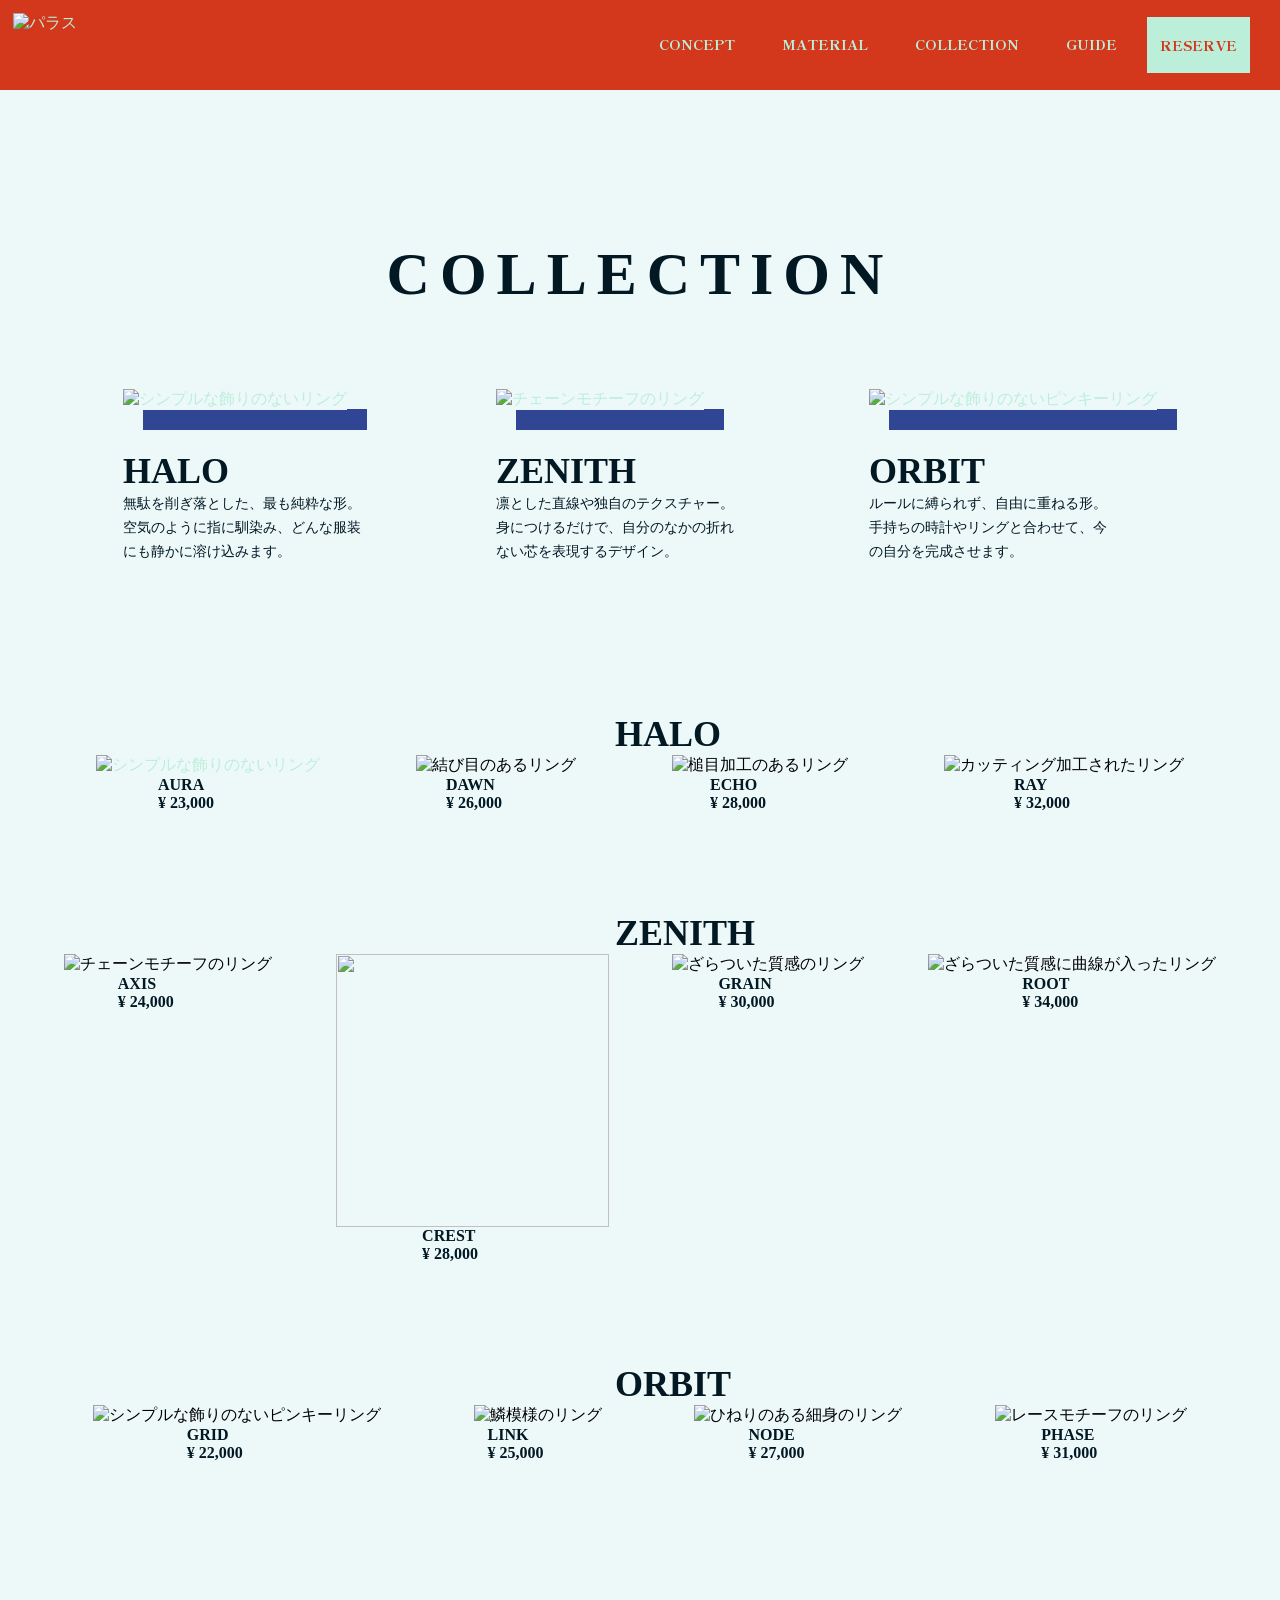
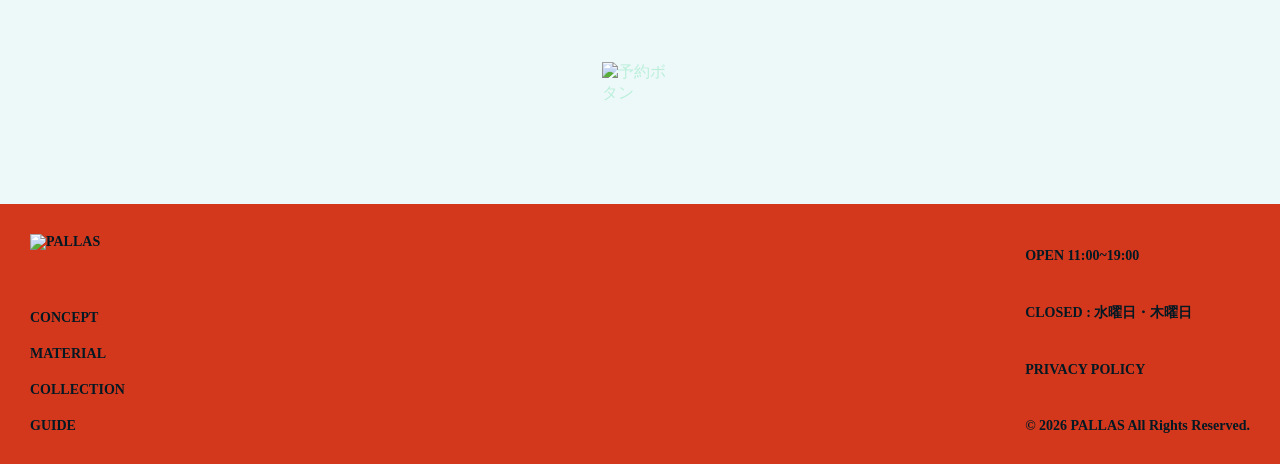
==== collection/index.html @ f6679f4f "Add files via upload" ====
<!DOCTYPE HTML>
<html lang="ja">
<head><link rel="preconnect" href="https://fonts.googleapis.com">
<link rel="preconnect" href="https://fonts.gstatic.com" crossorigin>
<link href="https://fonts.googleapis.com/css2?family=Shippori+Antique&family=Shippori+Mincho+B1:wght@400;500;600;700;800&display=swap" rel="stylesheet">
<meta charset="utf-8">
<title>タイトル</title>
<link href="../css/reset.css" rel="stylesheet">
<link href="../css/style.css" rel="stylesheet">
</head>

<body>
<header>
    <div class="heder">
        <nav>
            <div class="rogo">
                <a href="../index.html">
                    <img src="../img/images/rogo-type.png" alt="パラス" width="100%" height="100%">
                </a>
            </div>
           
            <div class="guronavi">
                <div class="guronavi">
                    <a href="../concept/index.html">
                        <p>CONCEPT</p>
                    </a>
                </div>
                <div class="guronavi">
                    <a href="../material/index.html">
                        <p>MATERIAL</p>
                    </a>
                </div>
                <div class="guronavi">
                    <a href="../collection/index.html">
                        <p>COLLECTION</p>
                    </a>
                </div>
                <div class="guronavi">
                    <a href="../guide/index.html">
                        <p>GUIDE</p>
                    </a>
                                    </div>
                <div class="reserve-top">
                     <a href="../reserve/index.html" >
                        <p>RESERVE</p>
                    </a>   
                </div>
            </div> 
           
        </nav>
    </div>
</header>
<main>
    <section class="collection">
        <div class="collection-h2">
            <h2>COLLECTION</h2>
        </div>
        <div class="item">
            <div class="items">
                <a href="#halo">
                    <img src="../img/images/06.png" class="item-line" alt="シンプルな飾りのないリング" width="273" height="273" >
                    <h3 class="item-line2">HALO</h3>
                </a>
                <p>無駄を削ぎ落とした、最も純粋な形。空気のように指に馴染み、どんな服装にも静かに溶け込みます。</p>
            </div>
            <div class="items">
                <a href="#zenith">
                    <img src="../img/images/item2.png" class="item-line" alt="チェーンモチーフのリング" width="273" height="273">
                    <h3 class="item-line2">ZENITH</h3>
                </a>
                <p>凛とした直線や独自のテクスチャー。身につけるだけで、自分のなかの折れない芯を表現するデザイン。</p>
            </div>
            <div class="items">
                <a href="#orbit">
                    <img src="../img/images/item_22.png" class="item-line" alt="シンプルな飾りのないピンキーリング" width="273" height="273">
                      <h3 class="item-line2">ORBIT</h3>
                </a>
                <p>ルールに縛られず、自由に重ねる形。手持ちの時計やリングと合わせて、今の自分を完成させます。</p>
            </div>
        </div>
    </section>
    <section class="collections">
        <h3 id="halo">
            HALO
        </h3>
        <div class="item-halo" >
            <div>
                <a href="../item/index.html">
                <img src="../img/images/06.png" alt="シンプルな飾りのないリング" width="273" height="273" >
                <p>AURA<br>¥ 23,000</p>
                </a>
            </div>
            <div>
                <img src="../img/images/items-5.png" alt="結び目のあるリング" width="273" height="273">
                <p>DAWN<br>¥ 26,000</p>
            </div>
            <div>
                <img src="../img/images/items-15.png" alt="槌目加工のあるリング" width="273" height="273">
                <p>ECHO<br>¥ 28,000</p>
            </div>
            <div>
                <img src="../img/images/items-38.png" alt="カッティング加工されたリング" width="273" height="273">
                <p>RAY<br>¥ 32,000</p>
            </div>
        </div>
         <h3 id="zenith">
                ZENITH
        </h3>
        <div class="item-halo" >
           
            <div>
                <img src="../img/images/item2.png" alt="チェーンモチーフのリング" width="273" height="273">
                <p>AXIS<br>¥ 24,000</p>
            </div>
            <div>
                <img src="../img/images/items-6.png" class="星モチーフのリング" width="273" height="273">
                <p>CREST<br>¥ 28,000</p>
            </div>
            <div>
                <img src="../img/images/items_22.png" alt="ざらついた質感のリング" width="273" height="273">
                <p>GRAIN<br>¥ 30,000</p>
            </div>
            <div>
                <img src="../img/images/items-42.png" alt="ざらついた質感に曲線が入ったリング" width="273" height="273">
                <p>ROOT<br>¥ 34,000</p> 
            </div>
        </div>
            <h3 id="orbit">
              ORBIT  
            </h3>
        <div class="item-halo" >
           
            <div>
                <img src="../img/images/item_22.png"  alt="シンプルな飾りのないピンキーリング" width="273" height="273">
                <p>GRID<br>¥ 22,000</p> 
            </div>
            <div>
                <img src="../img/images/items-11.png" alt="鱗模様のリング" width="273" height="273">
                <p>LINK<br>¥ 25,000</p>
            </div>
            <div>
                <img src="../img/images/items-7.png" alt="ひねりのある細身のリング" width="273" height="273">
                <p>NODE<br>¥ 27,000</p>
            </div>
            <div>
                <img src="../img/images/items_29.png" alt="レースモチーフのリング" width="273" height="273">
                <p>PHASE<br>¥ 31,000</p>
            </div>
        </div>
        <div class="coll-rebtn">
            <a href="../reserve/index.html">
            <img src="../img/images/reserve-btn_30.png" alt="予約ボタン" width="276" height="80">
            </a>
        </div>
    </section>

</main>

<footer>
    
    <div class="footer-a">
        <div class="logo-f">
            <img src="../img/images/yubiwa_rogotype.png" class="logo-f" alt="PALLAS" width="200" height="47">
        </div>
        <div>
            <a href="../concept/index.html">
                <p>CONCEPT</p>
            </a>
        </div>
        <div>
            <a href="../material/index.html">
                <p>MATERIAL</p>
            </a>
        </div>
        <div>
            <a href="../collection/index.html">
                <p>COLLECTION</p>
            </a>
        </div>
        <div>
            <a href="../guide/index.html">
                <p>GUIDE</p>
            </a>
        </div>
    </div>
    <div class="footer-b">
            <div>
            <p>OPEN 11:00~19:00</p>
            </div>
            <div>
            <p>CLOSED : 水曜日・木曜日</p>
            </div>
             <div>
                <a href="../privacy policy/index.html">
                    <p>PRIVACY POLICY</p>
                </a>
            </div>
            <div>
            <p>© 2026 PALLAS All Rights Reserved.</p>
            </div>
    </div>
    
</footer>
</body>
</html>
---- css/style.css ----
@charset "utf-8";
/* CSS Document */

body{
    background-color: #edf8f9;
}

a:link{
    color: #bbefda;
    text-decoration:none ;
}
a:visited{
    color: #bbefda;
    text-decoration:none ;
}
a:hover{
    color: #d3381c;
}
a:active{
    color: #edf8f9;
}
.mv{
    background-image: url(../img/images/mv_06.png);
    background-size:cover;
    background-position:center;
    height:100vh;
    
}
.heder{
     background-color: #d3381c;
     
}
nav{
     display: flex;
}

.rogo{
    margin-right: auto;
    padding: 13px;
}
.guronavi{
    display: flex;
    font-size: 14px;
    font-family: "Shippori Mincho B1", serif;
    font-weight: 800;
    font-style: normal;
    margin-right: 13px;
    padding: 17px;
}

.reserve-top{
    background-color: #bbefda;
    width: fit-content;
    height:fit-content;
    padding: 18px 13px 18px 13px ;
   a:link{
    color: #d3381c;
    text-decoration:none ;
}
a:visited{
    color: #d3381c;
    text-decoration:none ;
}
a:hover{
    color: #314595;
}
a:active{
    color: #d3381c;
}
}

main{
   background-color: #edf8f9; 
    
}
.concept{
    background-image: url(../img/images/top_08.png);
    background-repeat:repeat-y;
    background-size:100% 100%;
    background-position:center;
    display: flex;
    margin-bottom: 150px;
   
    
}
.concept-top{
    background-color:#edf8f9;
    width: fit-content;
    margin: 0 auto;
    padding: 150px 165px; 
    h2{color:#021823 ;
    font-size: 45px;
    font-family: "Shippori Mincho B1", serif;
    font-weight: 600;
    width: fit-content;
    margin: 0 auto 70px auto;}
}
.copy{
    color:#021823 ;
    font-size: 24px;
    font-family: "Shippori Mincho B1", serif;
    font-weight: 600;
    font-style: normal;
    width: fit-content;
    margin: 0 auto 50px auto ;
    

}
.concept-p{
    
    width: 500px;
    margin: 50px auto;
   
}
.tx{
     color:#021823 ;
    font-size: 14px;
    font-family: "Shippori Antique", serif;
    font-weight: 400;
    font-style: normal;
    line-height: 170%;
}
.y1{
     color:#021823 ;
    font-size: 36px;
    font-family: "Shippori Mincho B1 ", serif;
    font-weight: 800;
    font-style: normal;
     display: flex;
    flex-direction: row;
    justify-content: flex-end;
    align-items: flex-end;
   }
.y1 a:link{
    color: #021823;
    text-decoration:none ;
}
.y1 a:visited{
    color: #021823;
    text-decoration:none ;
}
.y1 a:hover{
    color: #d3381c;
}
.y1 a:active{
    color: #edf8f9;
}
.y2{
    margin-bottom: 11px;
}




.matete{
    max-width: 1000px;
    margin: 0 auto;
    background-color: #bbefda;
    padding: 30px;
    display: flex;
   
}
.why{
    color:#021823 ;
    font-size: 48px;
    font-family: "Shippori Mincho B1 ", serif;
    font-weight: 800;
    font-style: normal;
    margin-bottom: 120px;
}
.matetx{
    text-shadow:2px 2px 50px rgb(240, 240, 232); 
}

.collection{
    margin: 150px 0;
}
.collection-h2{
     color:#021823 ;
    font-size: 48px;
    font-family: "Shippori Mincho B1 ", serif;
    font-weight: 800;
    font-style: normal;
    width: 305px;
    margin: 0 auto;
}
.item{
    display: flex;
    flex-direction: row;
    justify-content: space-evenly;
    align-items: center;
    margin: 80px 0 ;
}

.item-line{
    box-shadow:20px 20px 0px 0px  #314595;
    margin-bottom: 40px;
}
.item-line2{
    color:#021823 ;
    font-size: 36px;
    font-family: "Shippori Mincho B1 ", serif;
    font-weight: 800;
    font-style: normal;
}

.shop{
    background-image: url(../img/images/08.png);
    background-size:cover;
    background-position:center;
    height:100vh;   
    display: flex;
    flex-direction: column;
    justify-content: center;
    align-items:center ;
    gap: 30px;
    padding-top: 0px;
}
.shop-top{
    color:#edf8f9 ;
    font-size: 48px;
    font-family: "Shippori Mincho B1 ", serif;
    font-weight: 800;
    font-style: normal;
    text-shadow: 0.5px 0.5px 3px #021823;
}
.shop-copy{
    color:#edf8f9 ;
    font-size: 36px;
    font-family: "Shippori Mincho B1 ", serif;
    font-weight: 800;
    font-style: normal;
    text-shadow: 0.5px 0.5px 3px #021823;
}
.shop-text{
    color:#edf8f9 ;
    font-size: 14px;
    font-family: "Shippori Antique ", serif;
    font-weight: 400;
    font-style: normal;
    line-height:  400%; 
    text-shadow: 0.5px 0.5px 3px #021823;
    width: 590px;
}   
.map{
    display: flex;
    flex-direction: column;
    justify-content: center;
    align-items: center;
    gap: 40px;
    padding: 40px 0 150px 0;
    
}
.map-h2{
    color:#021823 ;
    font-size: 48px;
    font-family: "Shippori Mincho B1 ", serif;
    font-weight: 800;
    font-style: normal;
}
.addres{
    color:#021823 ;
    font-size: 14px;
    font-family: "Shippori Mincho B1 ", serif;
    font-weight: 800;
    font-style: normal;
   
}
footer{
    background-color: #d3381c;
    padding: 30px ;
    display: flex;
    flex-direction: row;
    justify-content:space-between;
    align-items: flex-end;
    column-gap: 100px;
    color:#021823 ;
    font-size: 14px;
    font-family: "Shippori Mincho B1 ", serif;
    font-weight: 800;
    font-style: normal;
    
}
footer a:link{
    color: #021823;
    text-decoration:none ;
}
footer a:visited{
    color: #021823;
    text-decoration:none ;
}
footer a:hover{
    color: #bbefda;
}
footer a:active{
    color: #edf8f9;
}
.logo-f{
    margin-bottom: 20px;
}
.footer-a{
    display: flex;
    flex-direction: column;
    gap: 20px;
}
.footer-b{
    display: flex;
    flex-direction: column;
    gap: 40px;
}
/*ここからコンセプトぺーじ*/
.con{
    margin-bottom: 60px;

}
.con-top{
    background-image: url(../img/images/concept_02.png);
    background-size:cover;
    background-position:center;
    height: 430px;
    padding-top: 150px;
    
    h2{color:#021823 ;
    font-size: 60px;
    font-family: "Shippori Mincho B1 ", serif;
    font-weight: 800;
    font-style: normal;
    letter-spacing: 10px;
    width: fit-content;
    margin: 0 auto;}
}


.contens-con{
   display: flex;
  
   padding: 30px;
    margin: 200px 0 ;
}
.con-p{
      color:#021823 ;
    font-size: 14px;
    font-family: "Shippori Antique", serif;
    font-weight: 400;
    font-style: normal;
   margin-right: 30px;
}

.con-h2{
    color:#021823 ;
    font-size: 36px;
    font-family: "Shippori Mincho B1 ", serif;
    font-weight: 500;
    font-style: normal;
    margin: 0 0 55px 0;
}
.con-rebtn{
   margin-top: 50px;
  
}
.con-im1-2{
    margin-top: 37px;
   padding-right: 37px ;
}
.con-im2{
    padding-top: 170px;
}   
.con-im2-1{
    margin-bottom: 37px;
}

/*ここからまてりある*/
.material{
    margin-bottom: 150px;
}
.material h3{
color:#021823 ;
    font-size: 36px;
    font-family: "Shippori Mincho B1 ", serif;
    font-weight: 800;
    font-style: normal;
}
.material p{
    color:#021823 ;
    font-size: 14px;
    font-family: "Shippori Antique ", serif;
    font-weight: 400;
    font-style: normal;
    line-height: 170%;
}
.mate-top{
    background-image: url(../img/images/para_02.png);
    background-size:cover;
    background-position:center;
    height: 430px;;
    padding-top: 150px;
    
}
 .mate-top h2{
   color:#021823 ;
    font-size: 60px;
    font-family: "Shippori Mincho B1 ", serif;
    font-weight: 800;
    font-style: normal;
    letter-spacing: 10px;
    width: fit-content;
    margin: 0 auto;
}
.mate-why{
    display: flex;
    flex-direction: column;
    justify-content: center;
    align-items: center;
    gap: 30px;
    padding: 30px;
    margin: 100px 0;
}
.mate-why h2{
    color:#021823 ;
    font-size: 48px;
    font-family: "Shippori Mincho B1 ", serif;
    font-weight: 800;
    font-style: normal;
}
.mate-why p{
     width: 500px;
}

.mate-1img{
    display: flex;
    flex-direction: row;
    justify-content:end;
    
}
.mate-1{
    padding: 30px 200px;
    p{
        padding-left: 6em;
    }
    
}
.mate-1 p{
    width: 600px;
    margin-right: 100px;
}
.mate-2{
    margin: 150px 0;
}
.matetex{
    padding:30px 0 0 200px;
  p{padding-left: 6em;
    width: 600px;}
    
}




/*コレクション*/
.collection-h2{
    color:#021823 ;
    font-size: 60px;
    font-family: "Shippori Mincho B1 ", serif;
    font-weight: 800;
    font-style: normal;
    letter-spacing: 10px;
    width: fit-content;
    margin: 0 auto;
}
.collections h3{
    color:#021823 ;
    font-size: 36px;
    font-family: "Shippori Mincho B1 ", serif;
    font-weight: 800;
    font-style: normal;
    margin: 0 auto;
    width: 50px;

}
.collections p{
   color:#021823 ;
    font-size: 16px;
    font-family: "Shippori Mincho B1 ", serif;
    font-weight: 800;
    font-style: normal; 
    margin: 0 auto;
    width: 100px;
}
.items p{
    color:#021823 ;
    font-size: 14px;
    font-family: "Shippori Antique ", serif;
    font-weight: 400;
    font-style: normal;
    line-height: 170%;
    width: 250px;
}
.item-halo{
    display: flex;
    flex-direction: row;
    justify-content: space-evenly;
    margin-bottom: 100px;
}
.coll-rebtn{
    margin: 0 auto;
    width: 276px;
    padding: 100px;
}
/*アイテム*/
.aura-2h3{
    color:#021823 ;
    font-size: 16px;
    font-family: "Shippori Mincho B1", serif;
    font-weight: 800;
    font-style: normal; 
    margin: 30px 0;
}
.aura-2p{
     color:#021823 ;
    font-size: 14px;
    font-family: "Shippori Antique", serif;
    font-weight: 400;
    font-style: normal;
    line-height: 170%;
    width: 500px;
}
.aura-1{
    display: flex;
    flex-direction: row;
   justify-content: space-evenly;
   margin: 100px 0;
}
.item-y{
     color:#021823 ;
    font-size: 36px;
    font-family: "Shippori Mincho B1 ", serif;
    font-weight: 800;
    font-style: normal;
     display: flex;
    flex-direction: row;
    justify-content: flex-end;
   align-items: flex-end;
   margin: 30px 0;
}
.item-y1 a:link{
    color: #021823;
    text-decoration:none ;
}
.item-y1 a:visited{
    color: #021823;
    text-decoration:none ;
}
.item-y1 a:hover{
    color: #d3381c;
}
.item-y1 a:active{
    color: #edf8f9;
}
.item-y2{
    margin-bottom: 11px;
}

/*ガイド*/

.guide-top{
    background-image:url(../img/images/back.png);
    background-repeat:repeat-y;
    background-size:100% 100%;
    background-position:center;
   
   
   
}
.guide-1{
    background-color: #edf8f9;
    width: 900px;
    margin: 0 auto;
    padding: 100px;  
    display: flex;
    flex-direction: column;
    gap: 50px;
   
}
.guide-h1{
     color:#021823 ;
    font-size: 60px;
    font-family: "Shippori Mincho B1 ", serif;
    font-weight: 800;
    font-style: normal;
    letter-spacing: 10px;
    width: fit-content;
    margin: 0 auto;
    padding: 150px;
}
.guide-1 h2{
    color:#021823 ;
    font-size: 36px;
    font-family: "Shippori Mincho B1 ", serif;
    font-weight: 800;
    font-style: normal;
    text-align: center;
    

}
.guide-top p{
    color:#021823 ;
    font-size: 14px;
    font-family: "Shippori Antique", serif;
    font-weight: 400;
    font-style: normal;
    line-height: 170%;
    text-align: center;
   
}

.reserve{
    display: flex;
    flex-direction: column;
    justify-content: center;
    
}

.re-top{
     background-image:url(../img/images/back.png);
    background-size:cover;
    background-position:center;
    h1{
        color:#021823 ;
    font-size: 60px;
    font-family: "Shippori Mincho B1 ", serif;
    font-weight: 800;
    font-style: normal;
    letter-spacing: 10px;
    width: fit-content;
    margin: 0 auto;
    padding: 150px;
    }
}
.form-tx{
    display: flex;
    flex-direction: column;
    justify-content: center;
    align-items: center;
    margin-bottom: 50px;
}
.form-tx h2{
     color:#021823 ;
    font-size: 36px;
    font-family: "Shippori Mincho B1", serif;
    font-weight: 800;
    font-style: normal;
    margin: 30px;
}
.form-tx p{
    margin-top: 30px;
     color:#021823 ;
    font-size: 14px;
    font-family: "Shippori Antique", serif;
    font-weight: 400;
    font-style: normal;
    line-height: 170%;
    width: 500px;
}
.tel{
    text-align: center;
    color:#021823 ;
    font-size: 20px;
    font-family: "Shippori Mincho B1", serif;
    font-weight: 400;
    font-style: normal;
    line-height: 170%;
    width: 500px;
}
.input{
    text-align: left;
    width: fit-content;
    margin: 0 auto 100px auto;
  display: flex;
  flex-direction: column;
  gap: 30px;
}
.textbox{
     color:#021823 ;
    font-size: 16px;
    font-family: "Shippori Antique", serif;
    font-weight: 400;
    font-style: normal;
    
}
.dete{
    width: 100%;
}
input[type="text"] {
    width: 200px;
    font-size: 14px;
    margin: 1em 0; 
    padding: 0.5em;
    border: 3px solid #bbefda;
}
input[type="email"] {
    width: 400px;
    font-size: 14px;
    margin: 1em 0; 
    padding: 0.5em;
    border: 3px solid #bbefda;
}
input[type="tel"] {
    width: 300px;
    font-size: 14px;
    margin: 1em 0; 
    padding: 0.5em;
    border: 3px solid #bbefda;
}
textarea {
    width: 500px;
    font-size: 14px;
    margin: 1em 0; 
    padding: 0.5em;
    border: 3px solid #bbefda;
}
input[type="submit"]{
    background-color: #bbefda;
    color: #021823;
    font-family: "Shippori Mincho B1", serif;
    font-weight: 800;
    font-style: normal;
    width: 100px;
    font-size: 24px;
    margin: 1em 0; 
    padding: 0.5em;
    border: 1px solid #d3381c;
    border-radius: 3px;
}
.formbtn{
    width: fit-content;
    margin: 0 auto;

}


.privacy h2{
  color:#021823 ;
    font-size: 36px;
    font-family: "Shippori Mincho B1", serif;
    font-weight: 800;
    font-style: normal;  
    margin-bottom: 30px;
}
.privacy h3{
  color:#021823 ;
    font-size: 16px;
    font-family: "Shippori Mincho B1", serif;
    font-weight: 800;
    font-style: normal;  
    margin-bottom: 10px;
}
.privacy p{
  color:#021823 ;
    font-size: 14px;
    font-family: "Shippori Antique", serif;
    font-weight: 400;
    font-style: normal; 
    margin-bottom: 10px; 
}
.privacy{
    width: 900px;
    margin: 0 auto;
    padding: 50px;
  
}
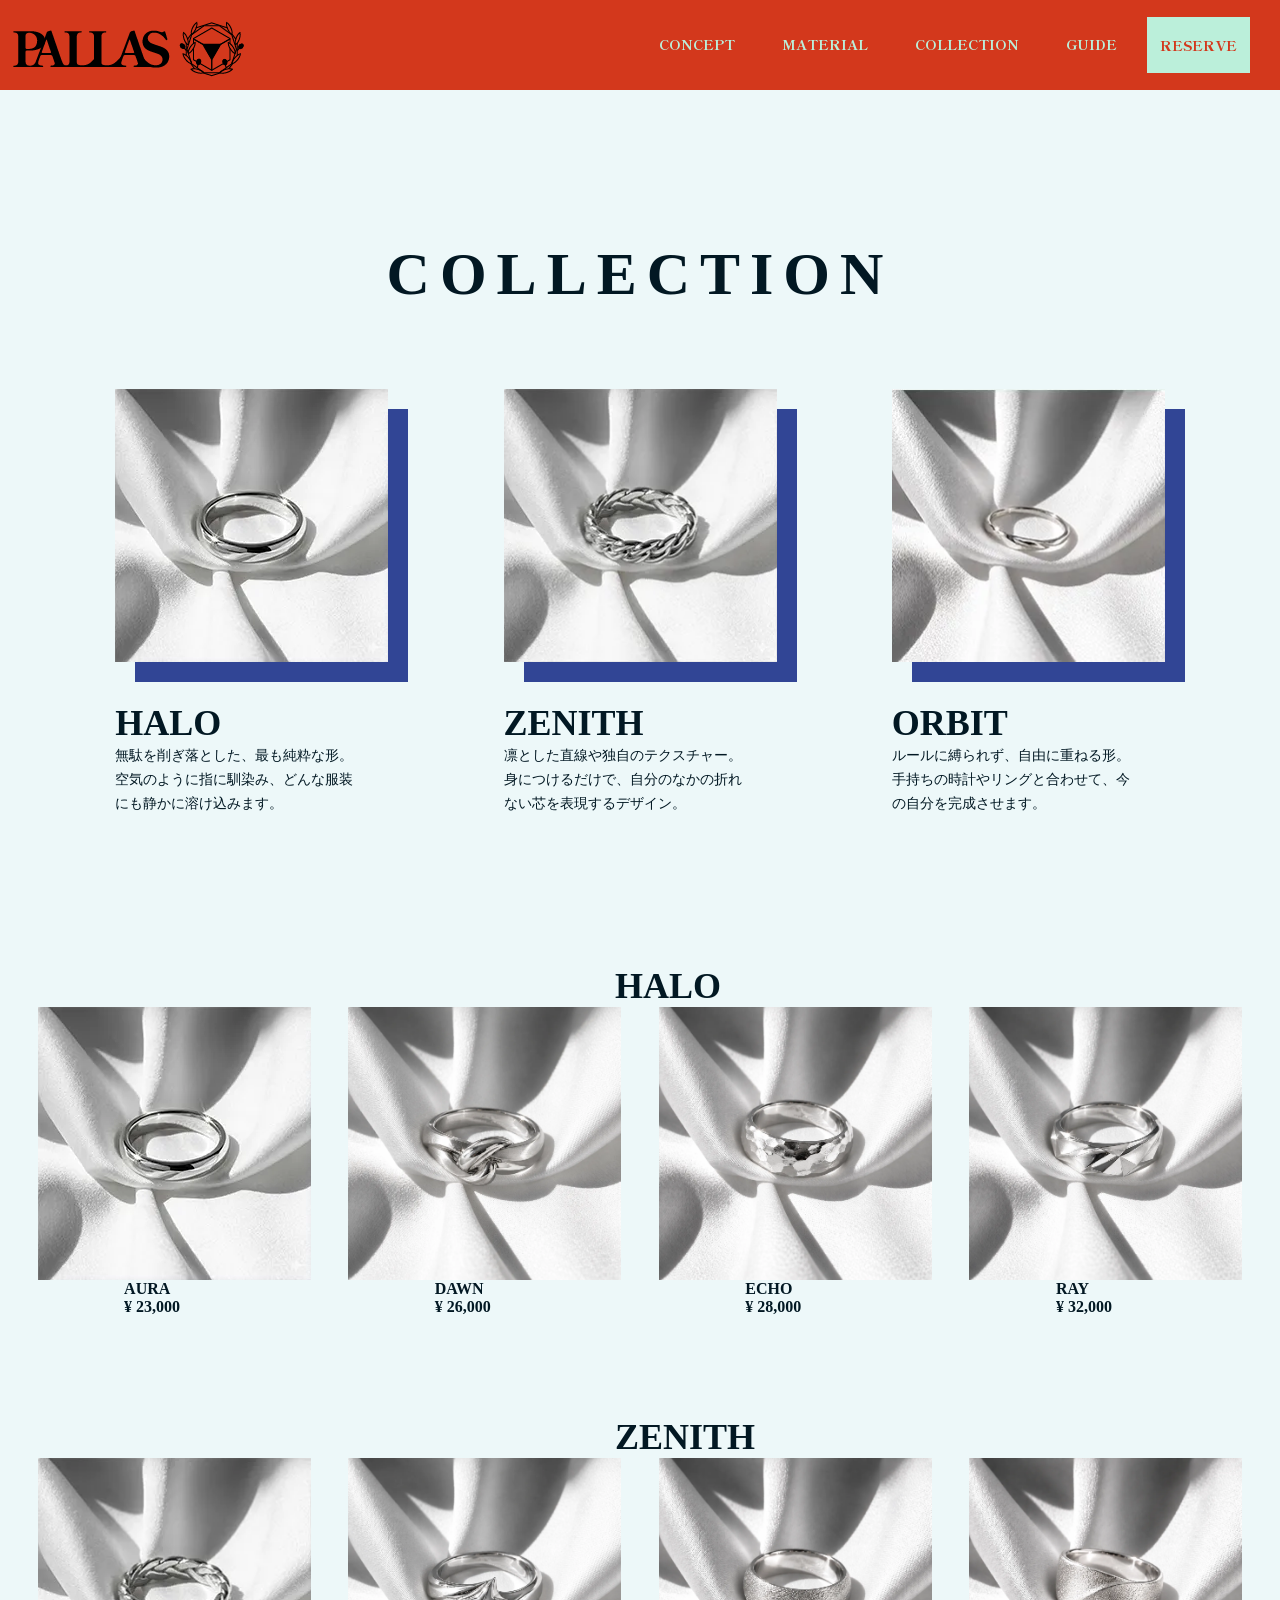
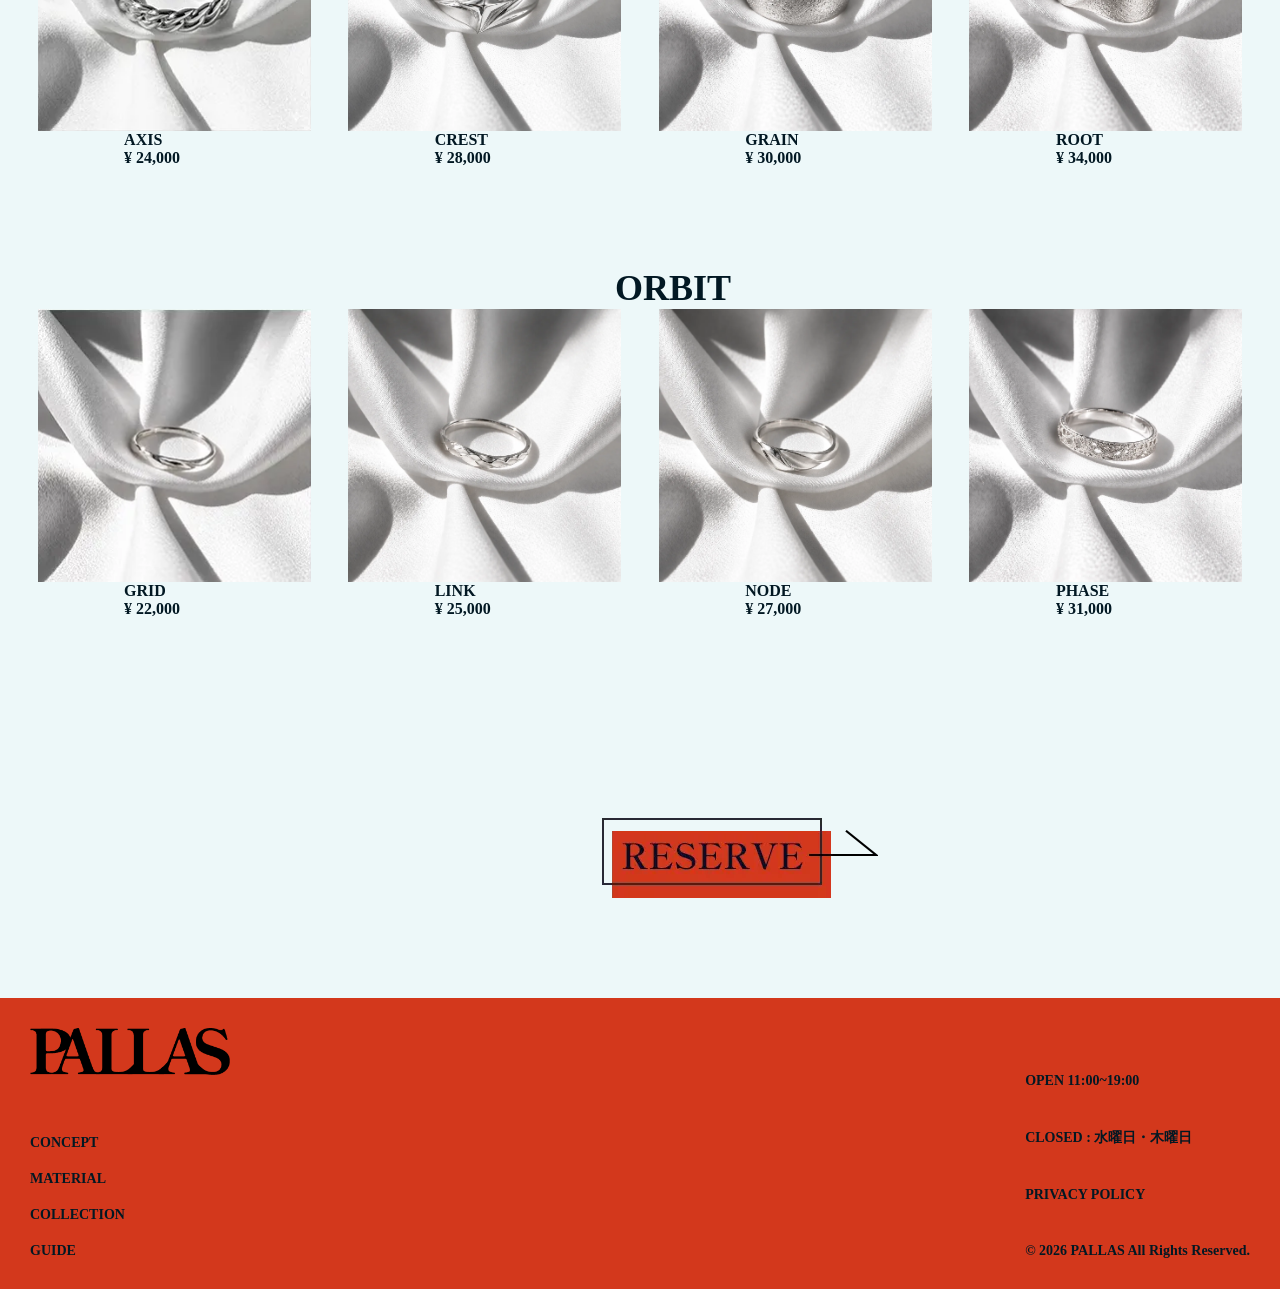
==== commit f0f739d7: "Add files via upload" ====
--- a/collection/index.html
+++ b/collection/index.html
@@ -15,7 +15,7 @@
         <nav>
             <div class="rogo">
                 <a href="../index.html">
-                    <img src="../img/images/rogo-type.png" alt="パラス" width="100%" height="100%">
+                    <img src="../img/rogo-type.webp" alt="パラス" width="100%" height="100%">
                 </a>
             </div>
            
@@ -58,21 +58,21 @@
         <div class="item">
             <div class="items">
                 <a href="#halo">
-                    <img src="../img/images/06.png" class="item-line" alt="シンプルな飾りのないリング" width="273" height="273" >
+                    <img src="../img/06.webp" class="item-line" alt="シンプルな飾りのないリング" width="273" height="273" >
                     <h3 class="item-line2">HALO</h3>
                 </a>
                 <p>無駄を削ぎ落とした、最も純粋な形。空気のように指に馴染み、どんな服装にも静かに溶け込みます。</p>
             </div>
             <div class="items">
                 <a href="#zenith">
-                    <img src="../img/images/item2.png" class="item-line" alt="チェーンモチーフのリング" width="273" height="273">
+                    <img src="../img/item2.webp" class="item-line" alt="チェーンモチーフのリング" width="273" height="273">
                     <h3 class="item-line2">ZENITH</h3>
                 </a>
                 <p>凛とした直線や独自のテクスチャー。身につけるだけで、自分のなかの折れない芯を表現するデザイン。</p>
             </div>
             <div class="items">
                 <a href="#orbit">
-                    <img src="../img/images/item_22.png" class="item-line" alt="シンプルな飾りのないピンキーリング" width="273" height="273">
+                    <img src="../img/item_22.webp" class="item-line" alt="シンプルな飾りのないピンキーリング" width="273" height="273">
                       <h3 class="item-line2">ORBIT</h3>
                 </a>
                 <p>ルールに縛られず、自由に重ねる形。手持ちの時計やリングと合わせて、今の自分を完成させます。</p>
@@ -86,20 +86,20 @@
         <div class="item-halo" >
             <div>
                 <a href="../item/index.html">
-                <img src="../img/images/06.png" alt="シンプルな飾りのないリング" width="273" height="273" >
+                <img src="../img/06.webp" alt="シンプルな飾りのないリング" width="273" height="273" >
                 <p>AURA<br>¥ 23,000</p>
                 </a>
             </div>
             <div>
-                <img src="../img/images/items-5.png" alt="結び目のあるリング" width="273" height="273">
+                <img src="../img/items-5.webp" alt="結び目のあるリング" width="273" height="273">
                 <p>DAWN<br>¥ 26,000</p>
             </div>
             <div>
-                <img src="../img/images/items-15.png" alt="槌目加工のあるリング" width="273" height="273">
+                <img src="../img/items-15.webp" alt="槌目加工のあるリング" width="273" height="273">
                 <p>ECHO<br>¥ 28,000</p>
             </div>
             <div>
-                <img src="../img/images/items-38.png" alt="カッティング加工されたリング" width="273" height="273">
+                <img src="../img/items-38.webp" alt="カッティング加工されたリング" width="273" height="273">
                 <p>RAY<br>¥ 32,000</p>
             </div>
         </div>
@@ -109,19 +109,19 @@
         <div class="item-halo" >
            
             <div>
-                <img src="../img/images/item2.png" alt="チェーンモチーフのリング" width="273" height="273">
+                <img src="../img/item2.webp" alt="チェーンモチーフのリング" width="273" height="273">
                 <p>AXIS<br>¥ 24,000</p>
             </div>
             <div>
-                <img src="../img/images/items-6.png" class="星モチーフのリング" width="273" height="273">
+                <img src="../img/items-6.webp" class="星モチーフのリング" width="273" height="273">
                 <p>CREST<br>¥ 28,000</p>
             </div>
             <div>
-                <img src="../img/images/items_22.png" alt="ざらついた質感のリング" width="273" height="273">
+                <img src="../img/items_22.webp" alt="ざらついた質感のリング" width="273" height="273">
                 <p>GRAIN<br>¥ 30,000</p>
             </div>
             <div>
-                <img src="../img/images/items-42.png" alt="ざらついた質感に曲線が入ったリング" width="273" height="273">
+                <img src="../img/items-42.webp" alt="ざらついた質感に曲線が入ったリング" width="273" height="273">
                 <p>ROOT<br>¥ 34,000</p> 
             </div>
         </div>
@@ -131,25 +131,25 @@
         <div class="item-halo" >
            
             <div>
-                <img src="../img/images/item_22.png"  alt="シンプルな飾りのないピンキーリング" width="273" height="273">
+                <img src="../img/item_22.webp"  alt="シンプルな飾りのないピンキーリング" width="273" height="273">
                 <p>GRID<br>¥ 22,000</p> 
             </div>
             <div>
-                <img src="../img/images/items-11.png" alt="鱗模様のリング" width="273" height="273">
+                <img src="../img/items-11.webp" alt="鱗模様のリング" width="273" height="273">
                 <p>LINK<br>¥ 25,000</p>
             </div>
             <div>
-                <img src="../img/images/items-7.png" alt="ひねりのある細身のリング" width="273" height="273">
+                <img src="../img/items-7.webp" alt="ひねりのある細身のリング" width="273" height="273">
                 <p>NODE<br>¥ 27,000</p>
             </div>
             <div>
-                <img src="../img/images/items_29.png" alt="レースモチーフのリング" width="273" height="273">
+                <img src="../img/items_29.webp" alt="レースモチーフのリング" width="273" height="273">
                 <p>PHASE<br>¥ 31,000</p>
             </div>
         </div>
         <div class="coll-rebtn">
             <a href="../reserve/index.html">
-            <img src="../img/images/reserve-btn_30.png" alt="予約ボタン" width="276" height="80">
+            <img src="../img/reserve-btn_30.webp" alt="予約ボタン" width="276" height="80">
             </a>
         </div>
     </section>
@@ -160,7 +160,7 @@
     
     <div class="footer-a">
         <div class="logo-f">
-            <img src="../img/images/yubiwa_rogotype.png" class="logo-f" alt="PALLAS" width="200" height="47">
+            <img src="../img/yubiwa_rogotype.webp" class="logo-f" alt="PALLAS" width="200" height="47">
         </div>
         <div>
             <a href="../concept/index.html">
--- a/css/style.css
+++ b/css/style.css
@@ -20,7 +20,7 @@
     color: #edf8f9;
 }
 .mv{
-    background-image: url(../img/images/mv_06.png);
+    background-image: url(../img/mv_06.webp);
     background-size:cover;
     background-position:center;
     height:100vh;
@@ -74,7 +74,7 @@
     
 }
 .concept{
-    background-image: url(../img/images/top_08.png);
+    background-image: url(../img/top_08.webp);
     background-repeat:repeat-y;
     background-size:100% 100%;
     background-position:center;
@@ -205,7 +205,7 @@
 }
 
 .shop{
-    background-image: url(../img/images/08.png);
+    background-image: url(../img/08.webp);
     background-size:cover;
     background-position:center;
     height:100vh;   
@@ -314,7 +314,7 @@
 
 }
 .con-top{
-    background-image: url(../img/images/concept_02.png);
+    background-image: url(../img/concept_02.webp);
     background-size:cover;
     background-position:center;
     height: 430px;
@@ -389,7 +389,7 @@
     line-height: 170%;
 }
 .mate-top{
-    background-image: url(../img/images/para_02.png);
+    background-image: url(../img/para_02.webp);
     background-size:cover;
     background-position:center;
     height: 430px;;
@@ -563,7 +563,7 @@
 /*ガイド*/
 
 .guide-top{
-    background-image:url(../img/images/back.png);
+    background-image:url(../img/back.webp);
     background-repeat:repeat-y;
     background-size:100% 100%;
     background-position:center;
@@ -621,7 +621,7 @@
 }
 
 .re-top{
-     background-image:url(../img/images/back.png);
+     background-image:url(../img/back.webp);
     background-size:cover;
     background-position:center;
     h1{
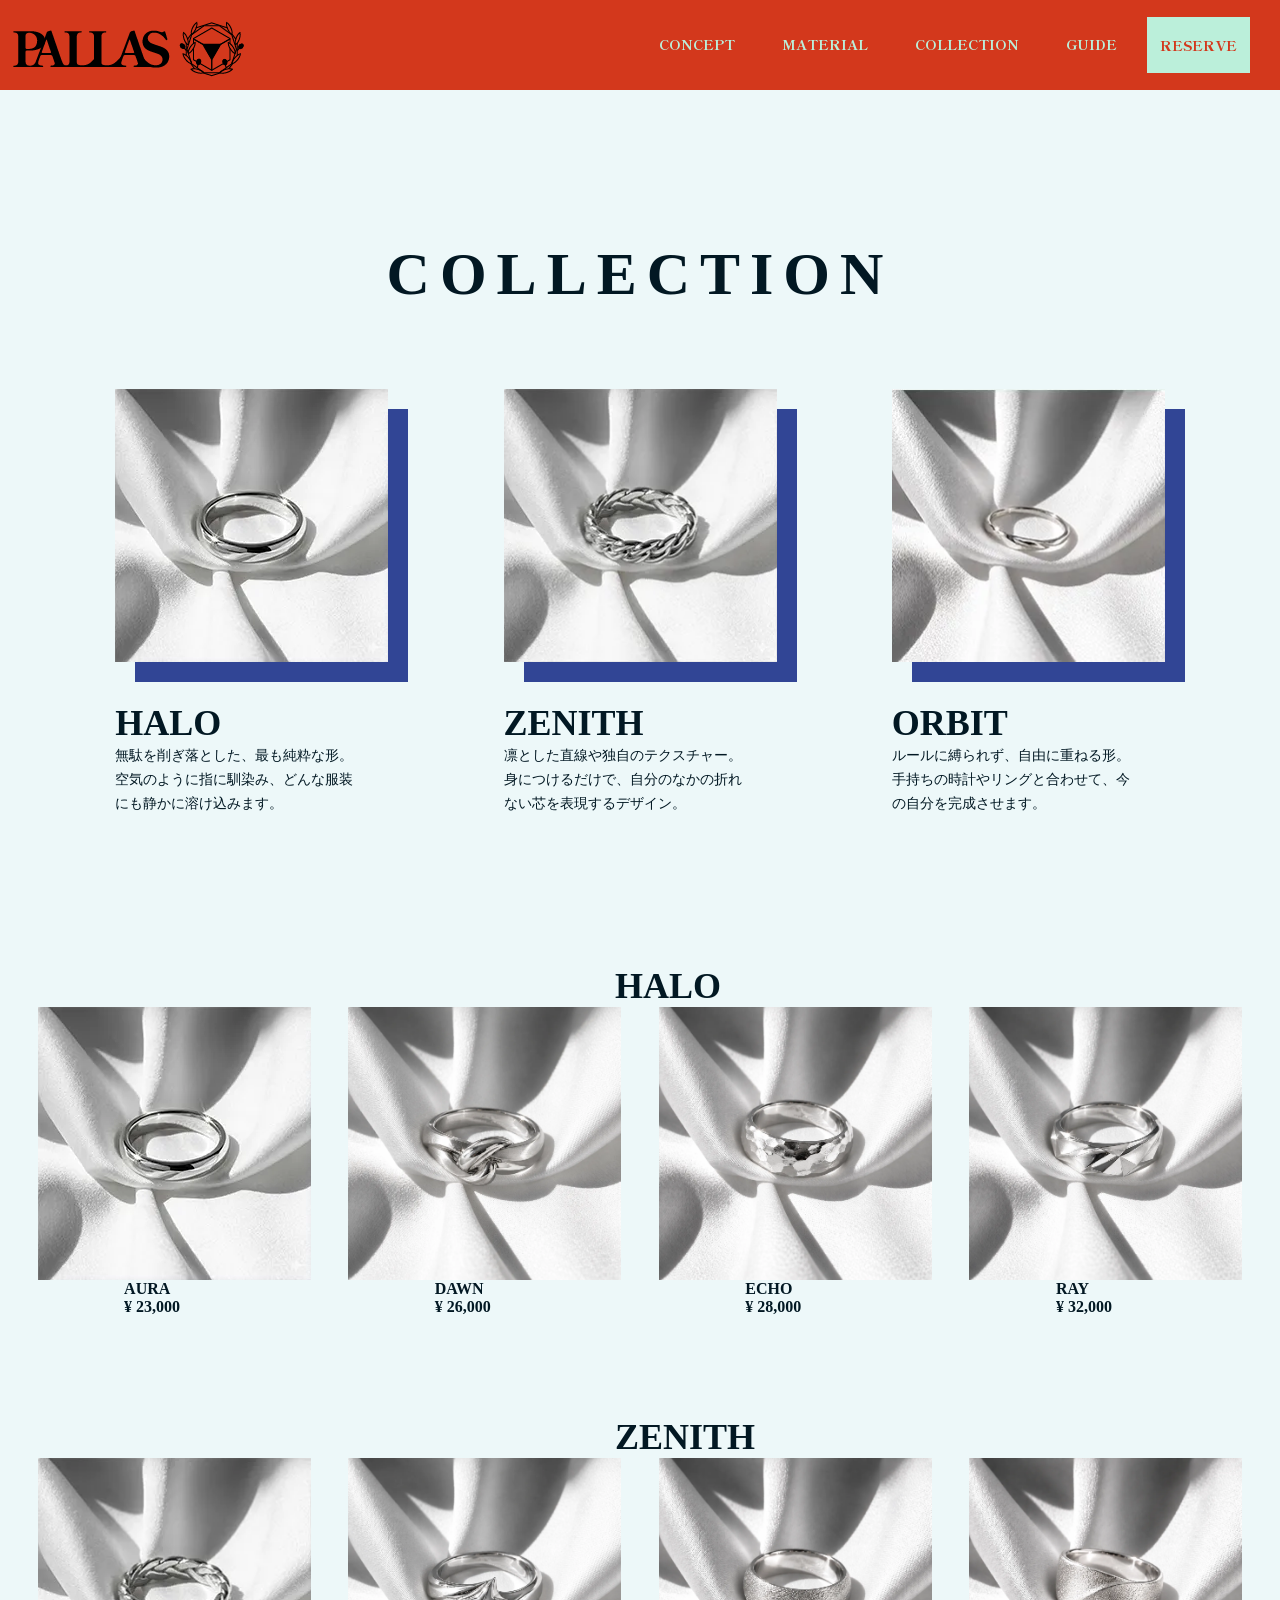
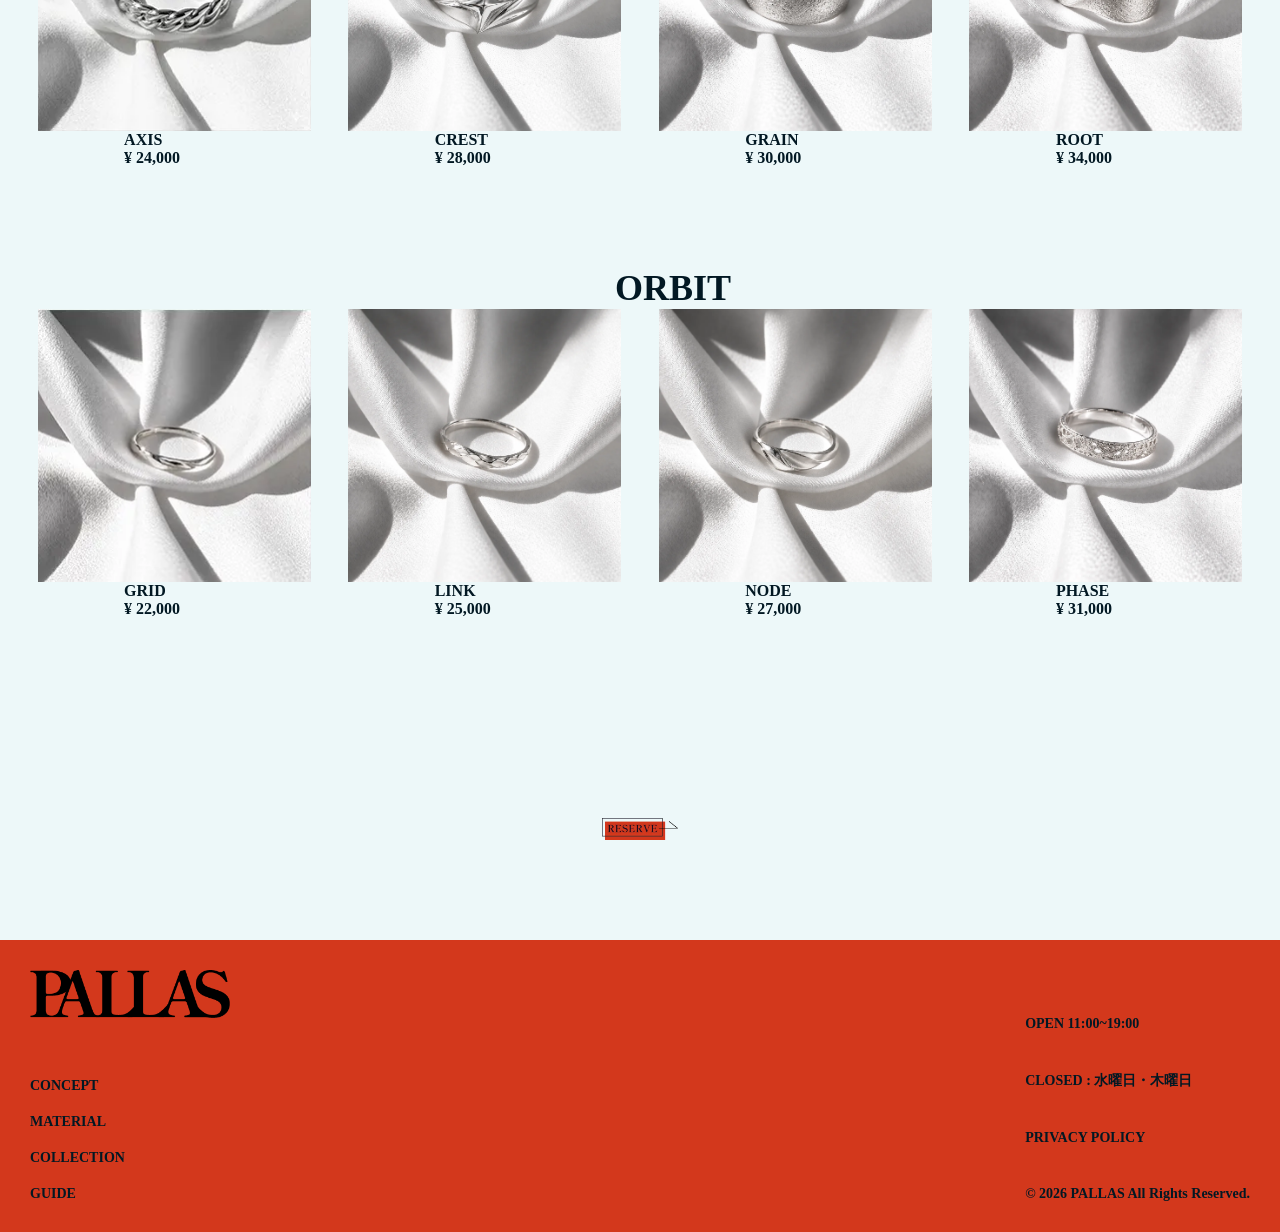
==== commit 183c5084: "Update index.html" ====
--- a/collection/index.html
+++ b/collection/index.html
@@ -1,6 +1,7 @@
 <!DOCTYPE HTML>
 <html lang="ja">
 <head><link rel="preconnect" href="https://fonts.googleapis.com">
+<meta name="viewport" content="width=device-width, initial-scale=1">
 <link rel="preconnect" href="https://fonts.gstatic.com" crossorigin>
 <link href="https://fonts.googleapis.com/css2?family=Shippori+Antique&family=Shippori+Mincho+B1:wght@400;500;600;700;800&display=swap" rel="stylesheet">
 <meta charset="utf-8">
@@ -39,7 +40,7 @@
                     <a href="../guide/index.html">
                         <p>GUIDE</p>
                     </a>
-                                    </div>
+                </div>
                 <div class="reserve-top">
                      <a href="../reserve/index.html" >
                         <p>RESERVE</p>
--- a/css/style.css
+++ b/css/style.css
@@ -1,5 +1,9 @@
 @charset "utf-8";
 /* CSS Document */
+img {
+  max-width: 100%;
+  height: auto;
+}
 
 body{
     background-color: #edf8f9;
